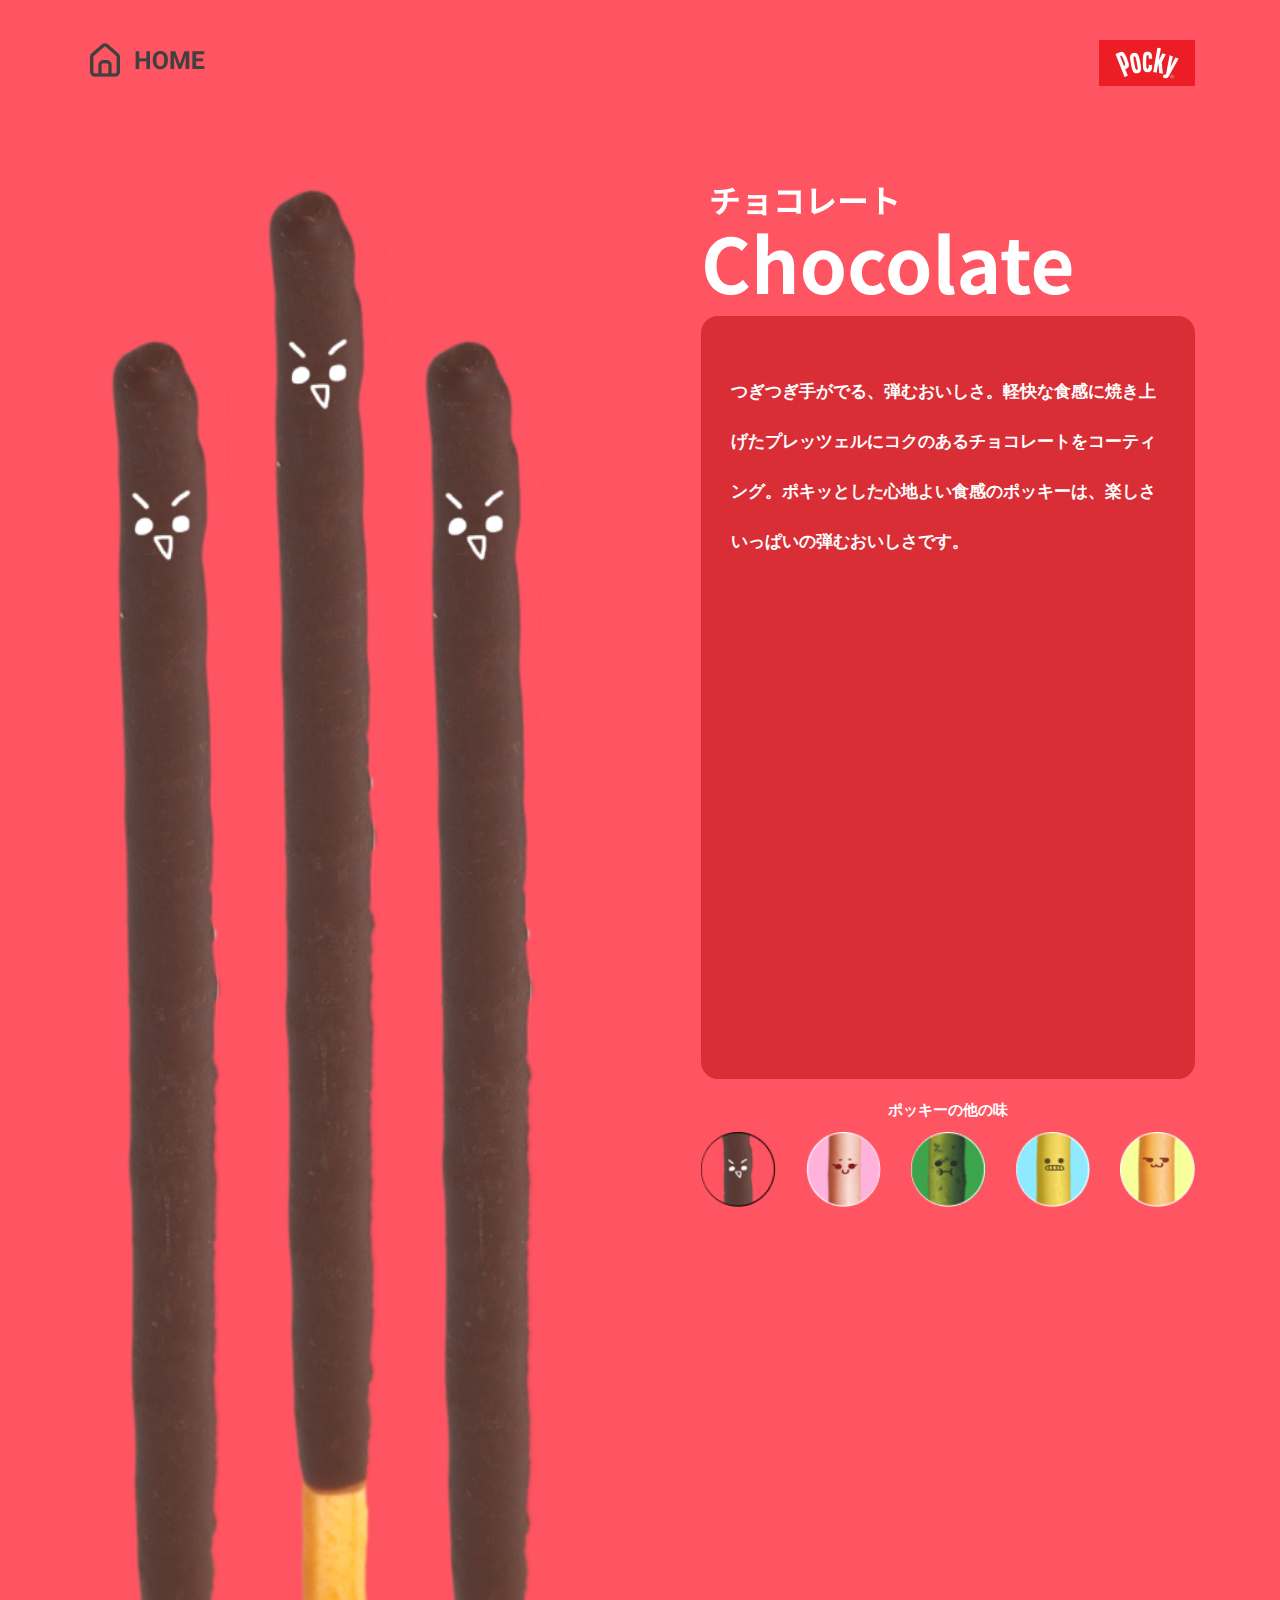
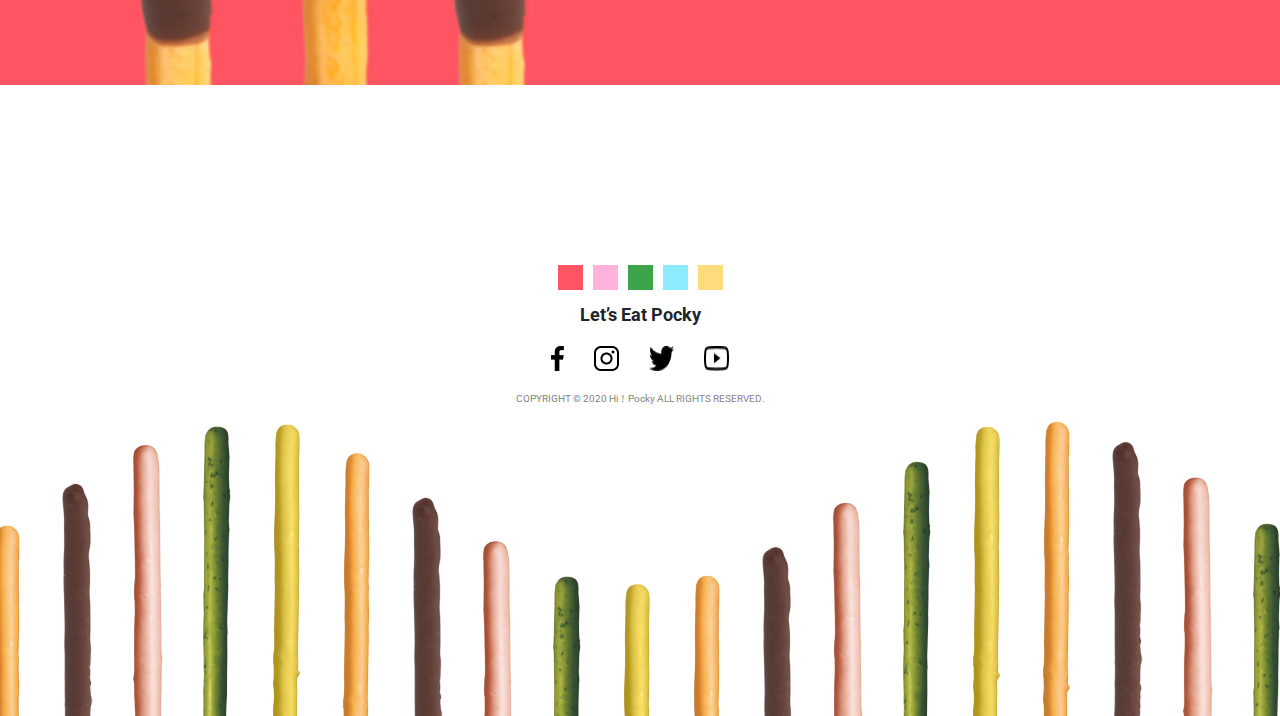
==== chocolate.html @ 2c5afe2d "home page" ====
<!DOCTYPE html>
<html lang="en">
<head>
    <!-- css連結 -->
    <meta charset="UTF-8">
    <meta name="viewport" content="width=device-width, initial-scale=1.0">
    <title>Chocolate</title>
    <link href="css/chocolate.css" rel="stylesheet">	
    <link href="css/style.css" rel="stylesheet">	
    <link href="css/bootstrap.min.css" rel="stylesheet">
    <link href="css/animation.css" rel="stylesheet" type="text/css">
    <link rel="preconnect" href="https://fonts.gstatic.com">
    <link href="https://fonts.googleapis.com/css2?family=Roboto:wght@400;700&display=swap" rel="stylesheet">
    <link href="https://fonts.googleapis.com/css2?family=Noto+Sans+JP:wght@400;500;700&display=swap" rel="stylesheet">

    <!-- JS連結 -->
    <script src="js/jQuery.js"></script>
    <script src="js/bootstrap.min.js"></script>
    <script src="js/headtop.js"  type="text/javascript"></script>
</head>
<body>
    <div class="chocolate_bg">
        <div class="container">
            <header>
                <div class="icon">
                    <div class="home">
                        <a href="index.html"><img src="img/icon_home.png"></a>
                    </div>
                    <div clss="logo">
                        <img src="img/index/img_logo.png">
                    </div>
                </div>
            </header>
            <content>
                <div class="bg_chocolate">
                    <img src="img/chocolate/img_chocolate.png">
                </div>
                <div class="text_chocolate">
                    <div class="chocolate_h1">
                        <img src="img/chocolate/h1_chocolate.png">
                    </div>
                    <div class="bg_text">
                        <p>
                            つぎつぎ手がでる、弾むおいしさ。軽快な食感に焼き上げたプレッツェルにコクのあるチョコレートをコーティング。ポキッとした心地よい食感のポッキーは、楽しさいっぱいの弾むおいしさです。
                        </p>
                    </div>
                    <div class="flavor">
                        <p>ポッキーの他の味</p>
                    </div>
                    <div class="btn_flavor">
                        <div class="btn_flavor_chocolate">
                            <a href="chocolate.html"><img src="img/chocolate/btn_chocolate.png"></a>
                        </div>
                        <div class="btn_flavor_strawberry">
                            <a href="strawberry.html"><img src="img/chocolate/btn_strawberry_hv.png"onmouseover="this.src='img/chocolate/btn_strawberry.png';"onmouseout="this.src='img/chocolate/btn_strawberry_hv.png';"></a>
                        </div>
                        <div class="btn_flavor_matcha">
                            <a href="matcha.html"><img src="img/chocolate/btn_matcha_hv.png"onmouseover="this.src='img/chocolate/btn_matcha.png';"onmouseout="this.src='img/chocolate/btn_matcha_hv.png';"></a>
                        </div>
                        <div class="btn_flavor_potato">
                            <a href="potato.html"><img src="img/chocolate/btn_potato_hv.png"onmouseover="this.src='img/chocolate/btn_potato.png';"onmouseout="this.src='img/chocolate/btn_potato_hv.png';"></a>
                        </div>
                        <div class="btn_flavor_melon">
                            <a href="melon.html"><img src="img/chocolate/btn_melon_hv.png"onmouseover="this.src='img/chocolate/btn_melon.png';"onmouseout="this.src='img/chocolate/btn_melon_hv.png';"></a>
                        </div>
                    </div>
                </div>
            </content>
        </div>

    </div>
    <footer id="footer" class="js-inview">
        <div class="container">
            <div class="img_color">
                <div class="color_1"></div>
                <div class="color_2"></div>
                <div class="color_3"></div>
                <div class="color_4"></div>
                <div class="color_5"></div>
            </div>
            <h3>Let’s Eat Pocky</h3>
            <div class="btn_footer">
                <img class="btn_fb" src="img/btn_footer_fb.png">
                <img class="btn_ig" src="img/btn_footer_ig.png">
                <img class="btn_twitter" src="img/btn_footer_twitter.png">
                <img class="btn_yt" src="img/btn_footer_yt.png">
            </div>

            <p>COPYRIGHT © 2020 Hi！Pocky ALL RIGHTS RESERVED.</p>
        </div>
        <div class="bg-list">
            <div class="item item01 origin"><img src="img/index/img_chocolate.png" alt="" width="50" height="300"></div>
            <div class="item item02 origin"><img src="img/index/img_strawberry.png" alt="" width="50" height="300"></div>
            <div class="item item03 origin"><img src="img/index/img_matcha.png" alt="" width="50" height="300"></div>
            <div class="item item04 origin"><img src="img/index/img_potato.png" alt="" width="50" height="300"></div>
            <div class="item item05 origin"><img src="img/index/img_melon.png" alt="" width="50" height="300" margin-right="20"></div>
        </div>
    </footer>
    


    
</body>
</html>
---- css/chocolate.css ----
.chocolate_bg{
    background-color: #FF5462;
}
.container{
    margin: 0 auto;
    max-width: 100%;
    overflow-x: hidden;
}
header{
    margin-top: 40px;
}
.icon{
    display: flex;
    justify-content:space-between;
}

header a:hover{
    text-decoration:none;
    opacity: 0.8;
}
content{
    margin-top: 90px;
    display: flex;
    justify-content:space-between;
}
.bg_chocolate img{
    width: 470.17px;
    height: 1509.23px;
}
.bg_text p{
    padding:50px 30px;
    color: white;
    font-size: 1.7rem;
    font-weight: bold;
    width: 494px;
    height: 763px;
    background: rgba(208, 36, 44, 0.8);
    border-radius: 17px;    
    line-height: 50px;
}
.flavor{
    margin-top: 20px;
}
.flavor p{
    text-align: center;
    color: white;
    font-size: 1.5rem;
    font-weight: bold;
}
.btn_flavor{
    display: flex;
    justify-content:space-between;

}
.btn_flavor img{
    width: 75px;
    height: 75px;
}

/*footer*/
.img_color{ margin-top: 100px; display: flex; justify-content: center;}
.color_1{width:25px;height: 25px;background: #FF5462;margin-right: 10px;}
.color_2{width:25px;height: 25px;background: #FFB2DB;margin-right: 10px;}
.color_3{width:25px;height: 25px;background: #3DA44C;margin-right: 10px;}
.color_4{width:25px;height: 25px;background: #8EEBFF;margin-right: 10px;}
.color_5{width:25px;height: 25px;background: #FFDB7E;}
footer .container h3{font-weight: bold;text-align: center;margin-top: 15px;}
.btn_footer{display: flex;justify-content: center;margin-top: 20px;}
.btn_fb,.btn_ig,.btn_twitter{margin-right: 30px;}
.btn_fb:hover,.btn_ig:hover,.btn_twitter:hover,.btn_yt:hover{opacity: 0.5;}
footer .container p{color:#858585; text-align: center; margin-top: 20px;}

@media screen and (max-width: 768px) {
    .bg_text{width: 283px;height: 434px;margin:0px;}
    .bg_text p{padding:30px;width: 325px;height: 434px;font-size: 1rem;}
    .bg_chocolate img{width: 267.34px;height: 858.16px;}
    .btn_flavor img{width: 65px;height: 65px;}
    .chocolate_h1 img{width:325px;height:120px;}
    .flavor p{font-size:1rem;}
    .btn_flavor img{width: 55px;height: 55px;}
}
@media screen and (max-width: 426px) {
    .chocolate_bg{background-image:url('../img/chocolate/bg_chocolate_s.png');width:100%;background-repeat: no-repeat;}
    .bg_text{width: 283px;height: 434px;margin-top:200px;}
    .bg_text p{padding:30px;width: 395.6px;height: 434px;font-size: 1.2rem;}
    .bg_chocolate img{display: none;}
    content{display:inline;margin-top:0px;}
    .chocolate_h1 img{width:277px;height:91px;}
    .flavor p{font-size:1rem;}
    .btn_flavor{padding-bottom:30px;}
    .btn_flavor img{width: 55px;height: 55px;}
}
@media screen and (max-width: 376px) {
    .chocolate_bg{background-image:url('../img/chocolate/bg_chocolate_s.png');width:100%;background-repeat: no-repeat;}
    .bg_text{width: 283px;height: 434px;margin-top:200px;}
    .bg_text p{padding:30px;width: 345.2px;height: 434px;font-size: 1.2rem;}
    .bg_chocolate img{display: none;}
    .btn_flavor img{width: 65px;height: 65px;}
    content{display:inline;margin-top:0px;}
    .chocolate_h1 img{width:277px;height:91px;}
    .flavor p{font-size:1rem;}
    .btn_flavor{padding-bottom:30px;}
    .btn_flavor img{width: 55px;height: 55px;}
}
@media screen and (max-width:320px){
    .bg_text p{padding:30px;width:290px;height: 450px;font-size: 1rem;}
    .flavor{margin-top:20px;}
}
---- css/style.css ----
html{
    height: auto;
    margin: auto;
    font-size: 62.5%; 
}

/*header*/
.h_logo{ position: absolute; width: 100%; z-index: 2;}
.logo{ position: absolute; margin-top: 60px; right: 5.5%; z-index: 2;}
.headertext{
    position: absolute;
    margin-top: 50px;
    height: 36rem;
    top: 70px;
    right: 10%;
    z-index: 5;
}

/*history*/
.history{ margin-top: -37px;}
.content_title{
    font-family: 'Roboto', sans-serif;
    font-weight: bold;
    font-size: 18rem;
    letter-spacing: 0.1rem;
    text-align: center;
}
.content_title_mid{ display: none;}
.bg_history1_box{ margin-top: 50px; display: flex; justify-content: center;}
.bg_history1{ width: 750px; height: 350px; background: rgba(196, 196, 196, 0.3);}
.img_pockybox{ position: absolute; width: 900px; margin-top: 40px; margin-left: 25px;}
.content_text{
    position: absolute;
    font-family: 'Noto Sans JP', sans-serif;
    font-weight: bold;
    font-size: 2.6rem;
    margin-top: 380px;
    margin-left: -90px;
}
.bg_history2_box{ margin-top: 200px;}
h2{ font-size: 3.8rem !important;}
.history_title{
    position: absolute;
    font-family: 'Noto Sans JP', sans-serif;
    font-weight: bold;
    width: 480px;
    line-height: 5.2rem;
    top: 1800px;
    margin-left: 120px;
}
.bg_history2_box p{
    position: absolute;
    width: 450px;
    font-weight: normal;
    top: 1350px;
    margin-left: 900px;
}

/*flavor*/
.flavor_title{ display: flex; justify-content: space-between;}
.flavor_title .content_title{ margin-left: 130px;}
.img_smallcontent{ height: 35px; margin-top: 100px; margin-right: 100px;}
.flavor_text h2{ font-family: 'Roboto', sans-serif; font-weight: bold;}
.flavor_text p{ font-family: 'Noto Sans JP', sans-serif; font-weight: bold; font-size: 1.6rem;}
.flavorbox{ width: 150px; height: 220px; margin-top: 10px; margin-bottom: 10px;}
.flavor_content{ display: flex;}
.flavor_text{ margin-top: 90px;}

.chocolate{ background-color: #FF394A;}
.chocolate .flavor_text{ color: white; margin-left: 153px;}
.chocolate .flavorbox{ width: 145px; margin-left: 18%;}
.strawberry{ background-color: #FFB2DB;}
.strawberry .flavor_text{ color: #EC6360; margin-left: 150px;}
.strawberry .flavorbox{ margin-left: 16%;}
.matcha{ background-color: #3DA44C;}
.matcha .flavor_text{ color: white; margin-left: 170px;}
.matcha .flavorbox{ margin-left: 22%;}
.potato{ background-color: #8EEBFF;}
.potato .flavor_text{ color: #D83F4C; margin-left: 170px;}
.potato .flavorbox{ margin-left: 23%;}
.melon{ background-color: #FFDB7E;}
.melon .flavor_text{ color: #4CBD5D; margin-left: 170px;}
.melon .flavorbox{ margin-left: 24.3%;}

/*footer*/
.img_color{ margin-top: 100px; display: flex; justify-content: center;}
.color_1{width:25px;height: 25px;background: #FF5462;margin-right: 10px;}
.color_2{width:25px;height: 25px;background: #FFB2DB;margin-right: 10px;}
.color_3{width:25px;height: 25px;background: #3DA44C;margin-right: 10px;}
.color_4{width:25px;height: 25px;background: #8EEBFF;margin-right: 10px;}
.color_5{width:25px;height: 25px;background: #FFDB7E;}
footer .container h3{font-weight: bold;text-align: center;margin-top: 15px;}
.btn_footer{display: flex;justify-content: center;margin-top: 20px;}
.btn_fb,.btn_ig,.btn_twitter{margin-right: 30px;}
.btn_fb:hover,.btn_ig:hover,.btn_twitter:hover,.btn_yt:hover{opacity: 0.5;}
footer .container p{color:#858585; text-align: center; margin-top: 20px;}

@media screen and (max-width: 1024px) {
    .bg_text p{width: 394px;height: 763px;}
    .btn_flavor img{width: 65px;height: 65px;}    
}
@media screen and (max-width: 768px) {
    .introduce{ margin-top: -10px!important;}
    .content_title{ display: none;}
    .content_title_mid{ display: block; font-family: 'Roboto', sans-serif; font-weight: bold; font-size: 10rem;
                        letter-spacing: 0.1rem; line-height: 10rem; text-align: left;}
    .history{ margin-top: -12px;}
    .content_title{ font-size: 9.5rem;}
    .bg_history1_box{ margin-top: 50px; justify-content: flex-end;}
    .bg_history1{ width: 600px; height: 300px;}
    .img_pockybox{ width: 650px; margin-top: 55px; margin-left: -10px;}
    .content_text{ font-size: 2rem; margin-top: 340px; margin-right: 70px;}
}
@media screen and (max-width: 426px) {
    .strawberry_bg{background-image:url('../img/strawberry/bg_strawberry_s.png');width:100%;background-repeat: no-repeat;}
    .bg_text{width: 283px;height: 434px;margin-top:200px;}
    .bg_text p{padding:30px;width: 395.6px;height: 434px;font-size: 1.2rem;}
    .bg_strawberry img{display: none;}
    content{display:inline;margin-top:0px;}
    .strawberry_h1 img{width:277px;height:91px;}
    .flavor p{font-size:1rem;}
    .btn_flavor{padding-bottom:30px;}
    .btn_flavor img{width: 55px;height: 55px;}
}
@media screen and (max-width: 376px) {
    .strawberry_bg{background-image:url('../img/strawberry/bg_strawberry_s.png');width:100%;background-repeat: no-repeat;}
    .bg_text{width: 283px;height: 434px;margin-top:200px;}
    .bg_text p{padding:30px;width: 345.2px;height: 434px;font-size: 1.2rem;}
    .bg_strawberry img{display: none;}
    .btn_flavor img{width: 65px;height: 65px;}
    content{display:inline;margin-top:0px;}
    .strawberry_h1 img{width:277px;height:91px;}
    .flavor p{font-size:1rem;}
    .btn_flavor{padding-bottom:30px;}
    .btn_flavor img{width: 55px;height: 55px;}
}
@media screen and (max-width:320px){
    .bg_text p{padding:30px;width:290px;height: 450px;font-size: 1rem;}
    .flavor{margin-top:20px;}
}
---- css/animation.css ----
@charset "UTF-8";
#main .sp{ display: none; }
#main .intro{ width: 100%; height: 100vh;  min-height: 630px; max-height: 800px; padding-top: 55%; position: relative; }
#main .intro .visual-wrap{ position: absolute; left: 0; top: 0; width: 100%; height: 100%; overflow: hidden; }
#main .intro .visual-list{ position: absolute; left: 50%; bottom: 0; z-index: 5; overflow: hidden; }
#main .intro .visual-list .item{ float: left; transform: translateX(80px); }
#main .intro .visual-list .item01{ margin-right: 20px; }
#main .intro .visual-list .item02{ margin-right: 20px; }
#main .intro .visual-list .item03{ margin-right: 20px; }
#main .intro .visual-list .item04{ margin-right: 20px; }
#main .intro .visual-list .item05{ margin-right: 20px; }
#main .intro .visual-bg{ position: absolute; left: 0; top: 0; width: 100%; height: 100%; }
#main .intro .visual-bg .active-bg,
#main .intro .visual-bg .idle-bg{ position: absolute; left: 0; top: 0; width: 100%; height: 100%; }
#main .intro .visual-bg .active-bg{ transform: scale(0); z-index: 1; }
#main .intro .visual-bg .active-bg.bg01,
#main .intro .visual-bg .idle-bg.bg01{ background-color: #F49687; }
#main .intro .visual-bg .active-bg.bg02,
#main .intro .visual-bg .idle-bg.bg02{ background-color: #FFB2DB; }
#main .intro .visual-bg .active-bg.bg03,
#main .intro .visual-bg .idle-bg.bg03{ background-color: #3DA44C; }
#main .intro .visual-bg .active-bg.bg04,
#main .intro .visual-bg .idle-bg.bg04{ background-color: #8EEBFF; }
#main .intro .visual-bg .active-bg.bg05,
#main .intro .visual-bg .idle-bg.bg05{ background-color: #FFDB7E; }
/*history*/
#main .point{ width: 100%; height: 700px; position: relative; overflow: hidden;  background-image: url(../img/index/bg_history2.png); background-repeat: round;}
#main .point .en-body{ position: absolute; left: 50%; margin-left: -520px; top: 105px; z-index: 10; }
#main .point .en-body .en{ position: relative; z-index: 5; }
#main .point .en-body .deco{ position: absolute; top: 65%; right: 8%; transform: translate(50%,-50%); }
#main .point .ttl{ position: absolute; left: 50%; margin-left: -520px; top: 270px; z-index: 10; }
#main .point .buds{ position: absolute; right: 50%; top: 60px; transform: translateX(50%); z-index: 5; }
#main .point .bg-list{ position: absolute; left: 50%; bottom: 0; margin-bottom: -86px; overflow: hidden; }
#main .point .bg-list .item{ float: left; margin-right: 70px; }
#main .point .list-item{ position: absolute; left: 50%; margin-left: 180px; top: 110px; z-index: 10; }
#main .point .list-item .item{ padding-left: 32px; background: url(../image/top/point/icon01.png) 0 5px no-repeat; background-size: 21px 18px; position: relative; }
#main .point .list-item .item+.item{ margin-top: 1.79em; }
#main .point .list-item .item:nth-child(3){ padding-right: 65px; }
#main .point .list-item .item .icon{ position: absolute; right: 0; top: 50%; transform: translateY(-50%); border-radius: 50%; overflow: hidden; }
#main .point .list-item .item .icon::before{ content: ''; position: absolute; left: 0; top: 0; width: 100%; height: 100%; border: 1px solid #ffffff; box-sizing: border-box; border-radius: 50%; }
#main .point .list-item .item .head{ font-size: 1.2rem; color: #ffffff; font-weight: bold; }
#main .point .list-item .item .txt{ color: #ffffff; margin-top: 5px; }

/*footer*/
#footer{ padding: 80px 0 300px; overflow: hidden; position: relative; background-color: #ffffff; }
#footer .bg-list{ position: absolute; left: 50%; bottom: 0; overflow: hidden; }
#footer .bg-list .item{ float: left; margin-right: 20px; }


@media screen and (max-width: 860px) {
	#main .intro{ height: 0; padding-top: 110%;  min-height: inherit;}
	#main .intro .visual-list{ height: 60%;}
	#main .intro .visual-list .item{ float: left; height: auto; /*height: 120%;*/ transform: translateX(5vw); }
	#main .intro .visual-list .item01{ margin-right: 0; width: 100px; }
	#main .intro .visual-list .item02{ margin-right: 0%; width: 100px; }
	#main .intro .visual-list .item03{ margin-right: 0%; width: 100px; }
	#main .intro .visual-list .item04{ margin-right: 0%; width: 100px; }
	#main .intro .visual-list .item05{ margin-right: 0%; width: 100px; }
	#main .intro .visual-list .item img{ height: auto; width: 100%; }
	#main .point{ height: auto; padding: 16% 0 45.33%; }
	#main .point .en-body{ position: relative; left: 8%; margin-left: 0; top: auto; width: 42.13%; }
	#main .point .en-body img{ width: 100%; height: auto; }
	#main .point .en-body .en{ position: relative; z-index: 5; }
	#main .point .en-body .deco{ width: 55.29%; }
	#main .point .ttl{ position: relative; left: 8%; margin-left: 0; top: auto; width: 46.16%; margin-top: 9.33%; }
	#main .point .ttl img{ width: 100%; height: auto; }
	#main .point .buds{ width: 15.2%; right: 15.2%; top: 0; margin-top: 41.33%; }
	#main .point .bg-list{ margin-bottom: -15%; }
	#main .point .bg-list .item{ margin-right: 14.93vw; }
	#main .point .bg-list .item01{ width: 6.4vw; }
	#main .point .bg-list .item02{ width: 5.12vw; }
	#main .point .bg-list .item03{ width: 6.4vw; }
	#main .point .bg-list .item04{ width: 6.58vw; }
	#main .point .bg-list .item05{ width: 7.86vw; }
	#main .point .bg-list .item img{ width: 100%; height: auto; }
	#main .point .list-item{ position: relative; left: 0; margin-left: 8%; top: auto; width: auto; margin-top: 16%; padding-right: 24%; }
	#main .point .list-item .item{ padding-left: 24px; background-position: 0 7px; background-size: 15px 13px; }
	#main .point .list-item .item .icon{ left: 335px; right: auto; width: 55px; }
}

@media screen and (max-width: 1170px) {
	#main .point .list-item{ margin-left: 150px; }
}
@media screen and (max-width: 1110px) {
	#main .point .en-body{ left: 30px; margin-left: 0; }
	#main .point .ttl{ left: 30px; margin-left: 0; }
	#main .point .buds{ right: 53%; }
	#main .point .list-item{ left: auto; right: 30px; margin-left: 0; width: 40%; }
}
@media screen and (max-width: 640px) {
	#main .point .list-item .item .icon{ left: auto; right: 0; top: 0; transform: none; }
}
@media screen and (max-width: 480px){
	#main .point .list-item .item br.pc{ display: none; }
	#main .point .list-item .item br.sp{ display: block; }
	#main .point .list-item .item:nth-child(3){ padding-right: 0; }
	#main .point .list-item .item .icon{ left: 190px; right: auto; top: 0; background-color: #20a4dd; }
}

@media screen and (max-width: 860px) {
	#main .concept .ttl.show+.txt-body{ opacity: 1; transition: opacity 0.5s ease 0.5s; }
}
#main .point .en-body .en{ transform: scale(1.2); opacity: 0; }
#main .point .en-body.show .en{ transform: scale(1); opacity: 1; transition: transform 0.5s cubic-bezier(0.250, 0.460, 0.450, 0.940), opacity 0.5s ease-in; }
#main .point .en-body .deco{ opacity: 0; animation: rotateIconDeco02 20s linear infinite; }
#main .point .en-body.show .deco{ opacity: 1; transition: opacity 0.5s ease 0.25s; }
#main .point .ttl{ opacity: 0; }
#main .point .ttl.show{ opacity: 1; transition: opacity 0.5s ease 0.4s; }
#main .point .buds img{ transform: translateY(100%); }
#main .point .buds.show img{ transform: translateY(0); transition: transform 0.5s cubic-bezier(0.250, 0.460, 0.450, 0.940); }
#main .point .list-item .item{ opacity: 0; }
#main .point .ttl.show~.list-item .item.show{ opacity: 1; transition: opacity 0.5s ease 0.5s; }
#main .point .ttl.show~.list-item .item.show~.item{ opacity: 1; transition: opacity 0.5s ease-in; }
#main .point .ttl.show~.list-item .item.show~.item:nth-child(2){ transition-delay: 0.65s; }
#main .point .ttl.show~.list-item .item.show~.item:nth-child(3){ transition-delay: 0.8s; }
#main .lineup .ttl{ opacity: 0; }
#main .lineup.show .ttl{ opacity: 1; transition: opacity 0.5s ease; }
#main .lineup .list-item .item::before{ content: ''; width: 130%; height: 100%; position: absolute; right: 0; top: 0; background-color: #ffffff; z-index: 50; transform: translateX(15%) skewX(-26deg); }
#main .lineup .list-item .item.show::before{ transform: translateX(120%) skewX(-26deg); transition: transform 1s ease; }

/*animation*/
#main .intro .visual-bg .active-bg.show01{ animation: visualBgSlide01 0.3s cubic-bezier(.31,.01,.99,.76) forwards; transform-origin: left center; }
#main .intro .visual-bg .active-bg.show02{ animation: visualBgSlide02 0.3s cubic-bezier(.31,.01,.99,.76) forwards; transform-origin: center top; }
#main .intro .visual-bg .active-bg.show03{ animation: visualBgSlide03 0.3s cubic-bezier(.31,.01,.99,.76) forwards; transform-origin: right center; }
#main .intro .visual-bg .active-bg.show04{ animation: visualBgSlide04 0.3s cubic-bezier(.31,.01,.99,.76) forwards; transform-origin: center bottom; }
#main .intro::before{ content: ''; width: 100%; height: 100%; position: absolute; right: 0; top: 0; background-color: #ffffff; z-index: 50; }
#main .intro.show::before{ width: 0; transition: width 0.5s cubic-bezier(1.000, 0.000, 0.000, 1.000); }
#main .intro .visual-list .item img{ transform: translateY(100%); }
#main .intro .visual-list .item.show img{ transform: translateY(0); transition: transform 0.5s ease; }


/*keyframe*/
@keyframes visualBgSlide01{
	0%{ transform: scaleX(0); }
	100%{ transform: scaleX(1); }
}
@keyframes visualBgSlide02{
	0%{ transform: scaleY(0); }
	100%{ transform: scaleY(1); }
}
@keyframes visualBgSlide03{
	0%{ transform: scaleX(0); }
	100%{ transform: scaleX(1); }
}
@keyframes visualBgSlide04{
	0%{ transform: scaleY(0); }
	100%{ transform: scaleY(1); }
}
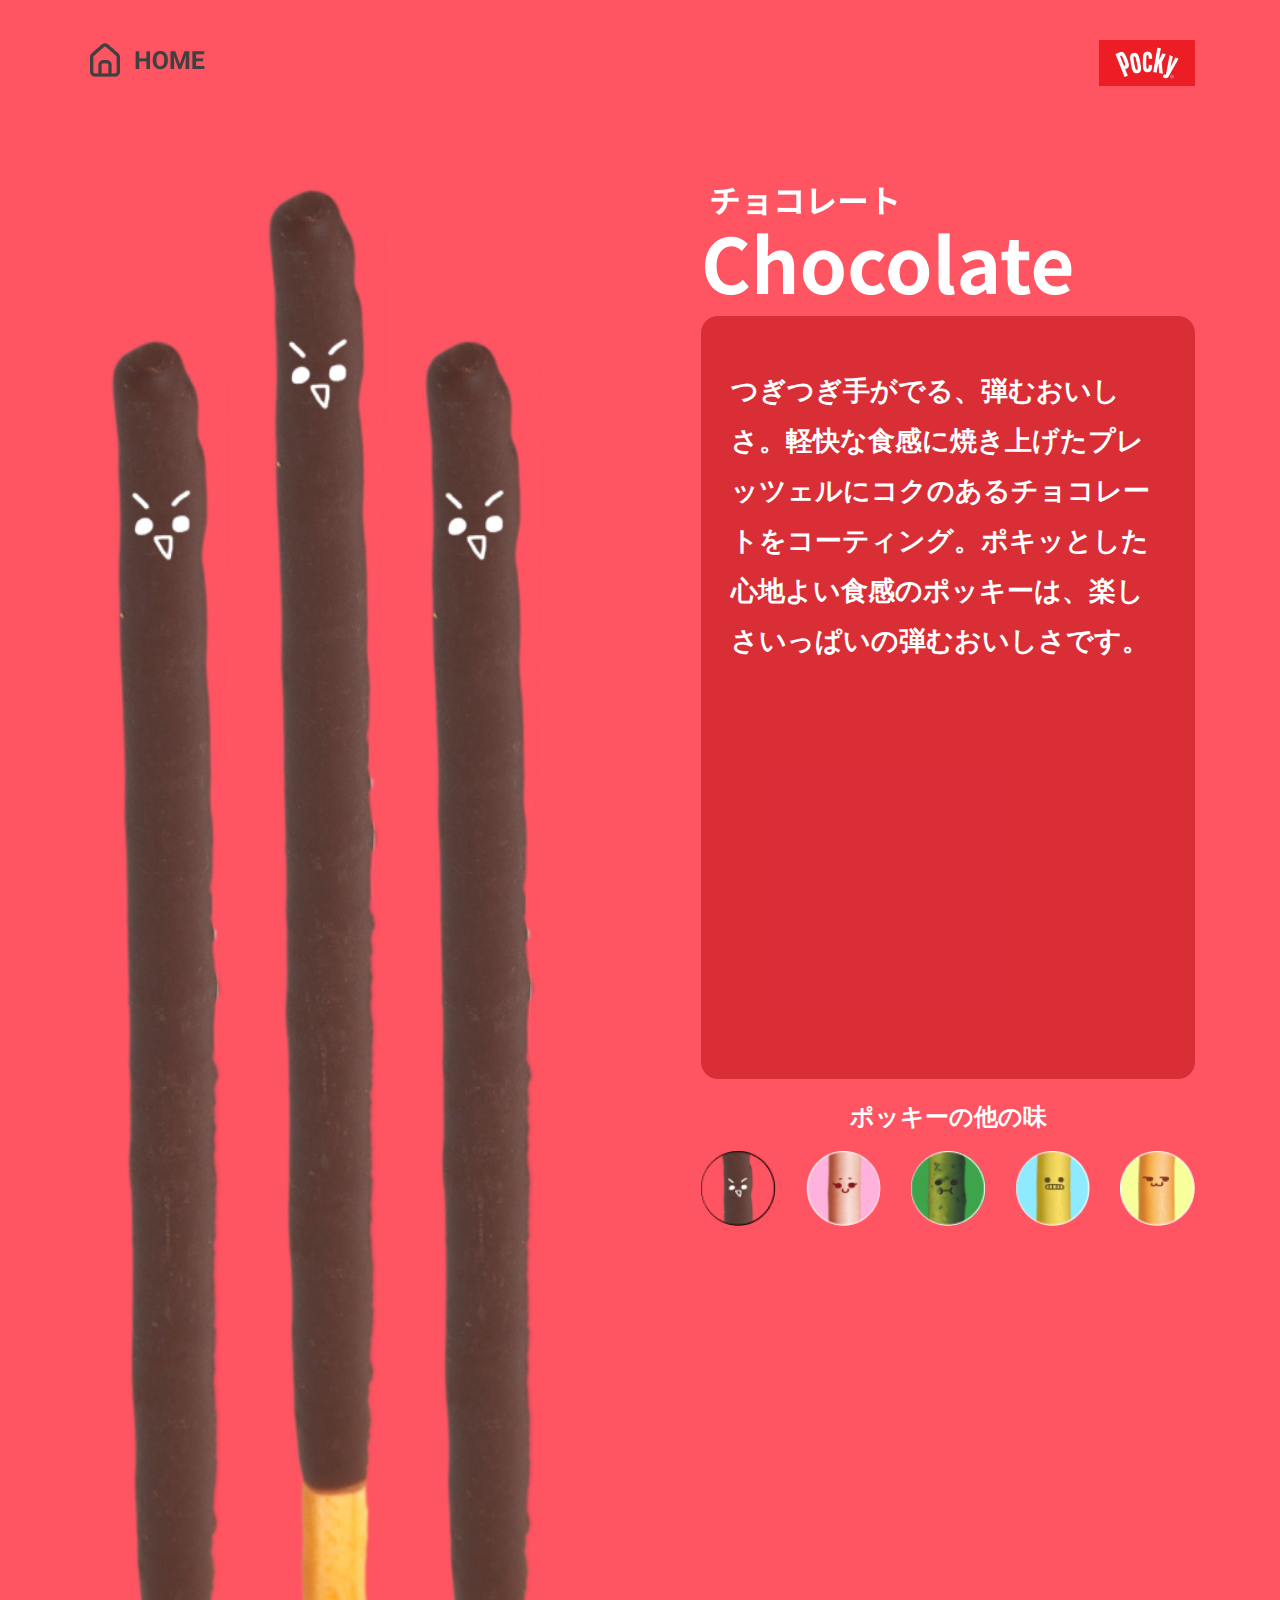
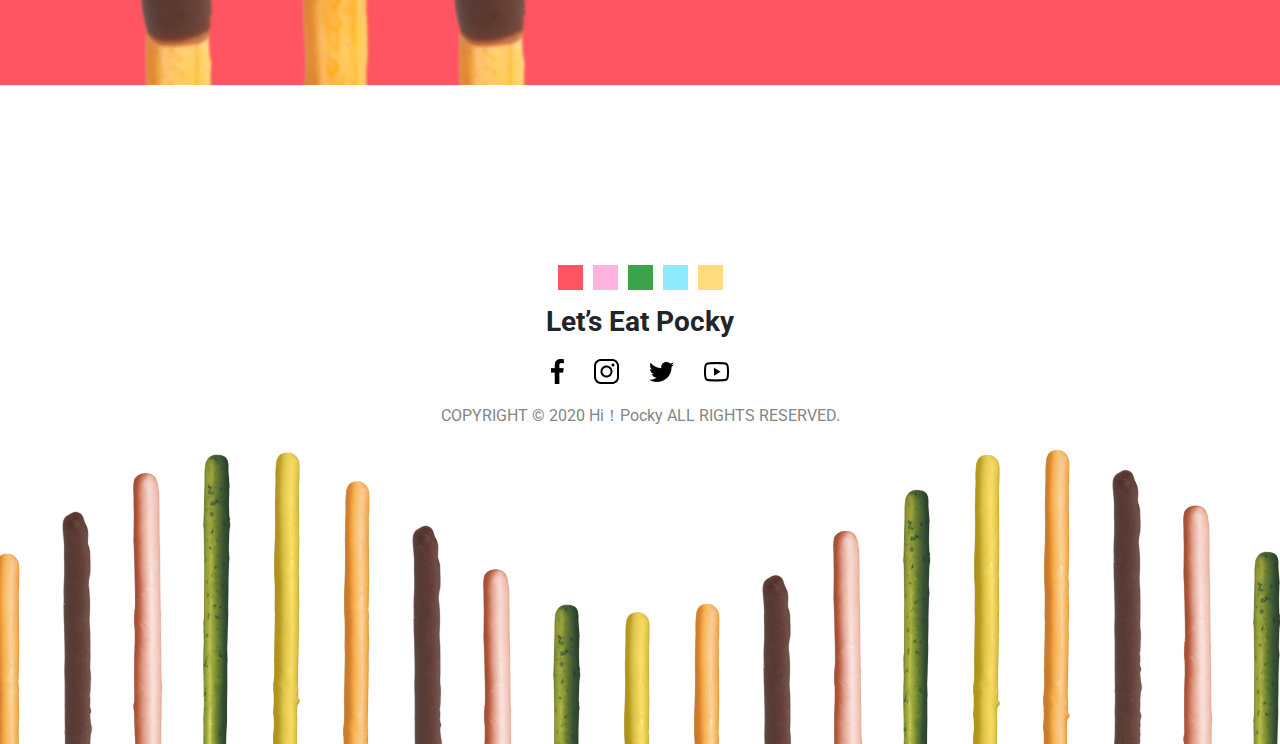
==== commit b3fe3a08: "almost finished" ====
--- a/chocolate.html
+++ b/chocolate.html
@@ -5,8 +5,7 @@
     <meta charset="UTF-8">
     <meta name="viewport" content="width=device-width, initial-scale=1.0">
     <title>Chocolate</title>
-    <link href="css/chocolate.css" rel="stylesheet">	
-    <link href="css/style.css" rel="stylesheet">	
+    <link href="css/chocolate.css" rel="stylesheet">		
     <link href="css/bootstrap.min.css" rel="stylesheet">
     <link href="css/animation.css" rel="stylesheet" type="text/css">
     <link rel="preconnect" href="https://fonts.gstatic.com">
@@ -27,7 +26,7 @@
                         <a href="index.html"><img src="img/icon_home.png"></a>
                     </div>
                     <div clss="logo">
-                        <img src="img/index/img_logo.png">
+                        <a href="https://pocky.glico.com/global/"><img class="logo" src="img/index/img_logo.png" alt="logo"></a>
                     </div>
                 </div>
             </header>
@@ -67,8 +66,8 @@
                 </div>
             </content>
         </div>
+    </div>
 
-    </div>
     <footer id="footer" class="js-inview">
         <div class="container">
             <div class="img_color">
@@ -80,10 +79,10 @@
             </div>
             <h3>Let’s Eat Pocky</h3>
             <div class="btn_footer">
-                <img class="btn_fb" src="img/btn_footer_fb.png">
-                <img class="btn_ig" src="img/btn_footer_ig.png">
-                <img class="btn_twitter" src="img/btn_footer_twitter.png">
-                <img class="btn_yt" src="img/btn_footer_yt.png">
+                <a href="https://www.facebook.com/"><img class="btn_fb" src="img/btn_footer_fb.png"></a>
+                <a href="https://www.instagram.com/"><img class="btn_ig" src="img/btn_footer_ig.png"></a>
+                <a href="https://twitter.com/?lang=zh-tw"><img class="btn_twitter" src="img/btn_footer_twitter.png"></a>
+                <a href="https://www.youtube.com/"><img class="btn_yt" src="img/btn_footer_yt.png"></a>
             </div>
 
             <p>COPYRIGHT © 2020 Hi！Pocky ALL RIGHTS RESERVED.</p>
@@ -97,8 +96,5 @@
         </div>
     </footer>
     
-
-
-    
 </body>
 </html>--- a/css/chocolate.css
+++ b/css/chocolate.css
@@ -13,6 +13,8 @@
     display: flex;
     justify-content:space-between;
 }
+.home, .logo{ transition: all 0.5s;}
+.home:hover, .logo:hover { transform: scale(1.1);}
 
 header a:hover{
     text-decoration:none;
--- a/css/animation.css
+++ b/css/animation.css
@@ -40,7 +40,6 @@
 #main .point .list-item .item .icon::before{ content: ''; position: absolute; left: 0; top: 0; width: 100%; height: 100%; border: 1px solid #ffffff; box-sizing: border-box; border-radius: 50%; }
 #main .point .list-item .item .head{ font-size: 1.2rem; color: #ffffff; font-weight: bold; }
 #main .point .list-item .item .txt{ color: #ffffff; margin-top: 5px; }
-
 /*footer*/
 #footer{ padding: 80px 0 300px; overflow: hidden; position: relative; background-color: #ffffff; }
 #footer .bg-list{ position: absolute; left: 50%; bottom: 0; overflow: hidden; }
@@ -76,6 +75,7 @@
 	#main .point .list-item{ position: relative; left: 0; margin-left: 8%; top: auto; width: auto; margin-top: 16%; padding-right: 24%; }
 	#main .point .list-item .item{ padding-left: 24px; background-position: 0 7px; background-size: 15px 13px; }
 	#main .point .list-item .item .icon{ left: 335px; right: auto; width: 55px; }
+	#main .concept .ttl.show+.txt-body{ opacity: 1; transition: opacity 0.5s ease 0.5s; }
 }
 
 @media screen and (max-width: 1170px) {
@@ -91,15 +91,24 @@
 	#main .point .list-item .item .icon{ left: auto; right: 0; top: 0; transform: none; }
 }
 @media screen and (max-width: 480px){
+	#main .intro{ width: 100%; height: 35vh; padding-top: 110%; position: relative; }
+	#main .intro .visual-wrap{ position: absolute; left: 0; top: 0; width: 100%; height: 100%; overflow: hidden;}
+	#main .intro .visual-list{ height: 55%;}
+	#main .intro .visual-list .item{ float: left; height: auto; /*height: 120%;*/ transform: translateX(5vw); }
+	#main .intro .visual-list .item01{ margin-right: 1%; width: 50px; }
+	#main .intro .visual-list .item02{ margin-right: 1%; width: 50px; }
+	#main .intro .visual-list .item03{ margin-right: 1%; width: 50px; }
+	#main .intro .visual-list .item04{ margin-right: 1%; width: 50px; }
+	#main .intro .visual-list .item05{ margin-right: 1%; width: 50px; }
+	#main .point{ width: 100%; height: 420px;}
+	#main .point .bg-list{ left: 80%; bottom: 0; margin-bottom: -12%; overflow: hidden; }
+	#main .point .bg-list .item{ float: left; margin-right: 10vw; }
+	#main .point .buds{ width:20px; left: 10%; top: -470px;transform: translateX(50%); z-index: 5; }
 	#main .point .list-item .item br.pc{ display: none; }
 	#main .point .list-item .item br.sp{ display: block; }
 	#main .point .list-item .item:nth-child(3){ padding-right: 0; }
-	#main .point .list-item .item .icon{ left: 190px; right: auto; top: 0; background-color: #20a4dd; }
 }
 
-@media screen and (max-width: 860px) {
-	#main .concept .ttl.show+.txt-body{ opacity: 1; transition: opacity 0.5s ease 0.5s; }
-}
 #main .point .en-body .en{ transform: scale(1.2); opacity: 0; }
 #main .point .en-body.show .en{ transform: scale(1); opacity: 1; transition: transform 0.5s cubic-bezier(0.250, 0.460, 0.450, 0.940), opacity 0.5s ease-in; }
 #main .point .en-body .deco{ opacity: 0; animation: rotateIconDeco02 20s linear infinite; }
